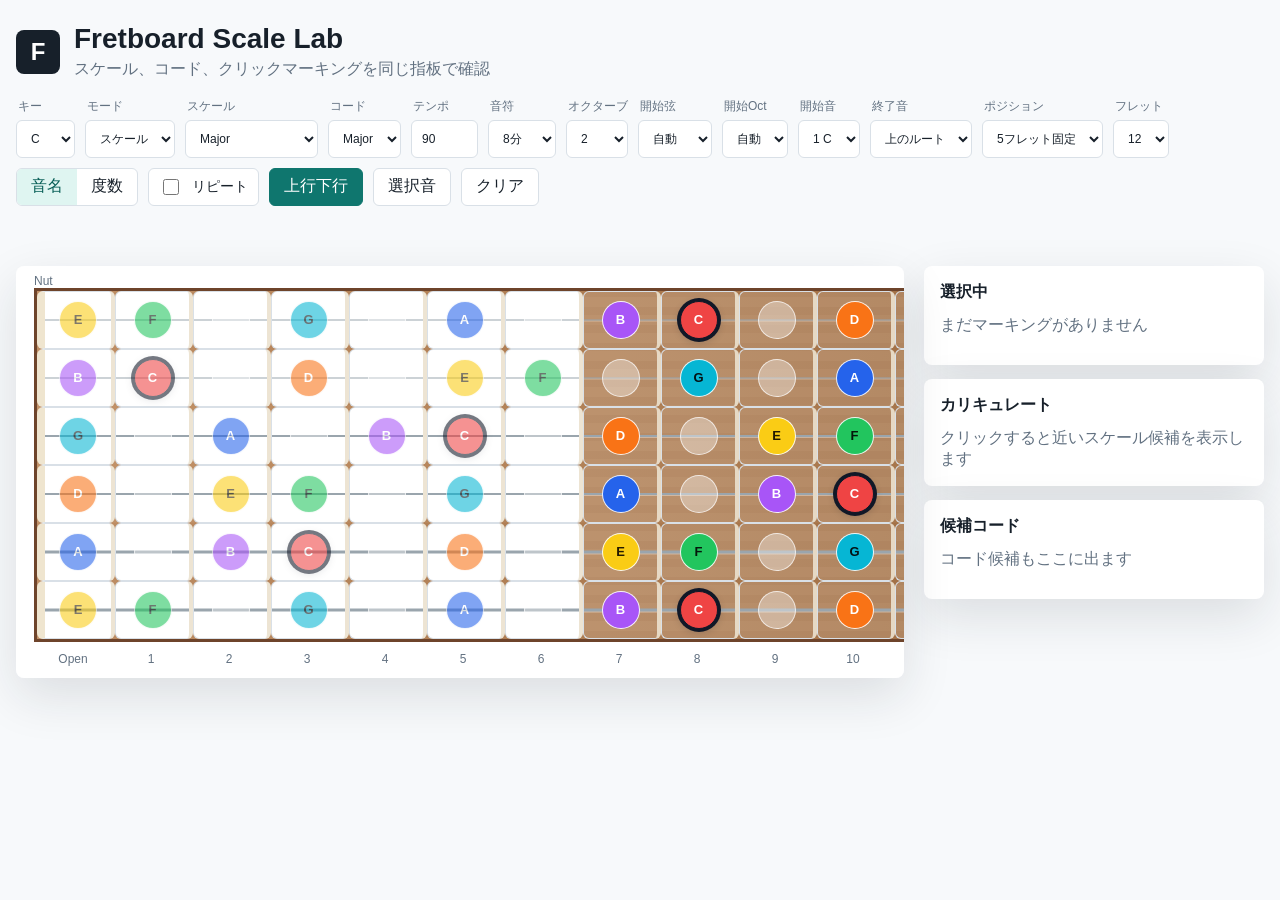
==== index.html @ 8a0f5ff4 "Initial fretboard scale prototype" ====
<!doctype html>
<html lang="ja">
  <head>
    <meta charset="utf-8" />
    <meta name="viewport" content="width=device-width, initial-scale=1" />
    <title>Fretboard Scale Lab</title>
    <link rel="stylesheet" href="./styles.css" />
  </head>
  <body>
    <main class="app-shell">
      <section class="topbar" aria-label="Controls">
        <div class="brand">
          <span class="brand-mark">F</span>
          <div>
            <h1>Fretboard Scale Lab</h1>
            <p>スケール、コード、クリックマーキングを同じ指板で確認</p>
          </div>
        </div>

        <div class="controls">
          <label>
            <span>キー</span>
            <select id="keySelect"></select>
          </label>

          <label>
            <span>モード</span>
            <select id="modeSelect">
              <option value="scale">スケール</option>
              <option value="chord">コード</option>
            </select>
          </label>

          <label id="scaleControl">
            <span>スケール</span>
            <select id="scaleSelect"></select>
          </label>

          <label id="chordControl" hidden>
            <span>コード</span>
            <select id="chordSelect"></select>
          </label>

          <label>
            <span>テンポ</span>
            <input id="tempoInput" type="number" min="40" max="220" step="1" value="90" />
          </label>

          <label>
            <span>音符</span>
            <select id="noteValueSelect">
              <option value="1">4分</option>
              <option value="0.5" selected>8分</option>
              <option value="0.333333">3連</option>
              <option value="0.25">16分</option>
            </select>
          </label>

          <label>
            <span>オクターブ</span>
            <select id="octaveSelect">
              <option value="1">1</option>
              <option value="2" selected>2</option>
              <option value="3">3</option>
              <option value="4">4</option>
            </select>
          </label>

          <label>
            <span>開始弦</span>
            <select id="startStringSelect">
              <option value="auto" selected>自動</option>
              <option value="5">6弦 E</option>
              <option value="4">5弦 A</option>
              <option value="3">4弦 D</option>
              <option value="2">3弦 G</option>
              <option value="1">2弦 B</option>
              <option value="0">1弦 E</option>
            </select>
          </label>

          <label>
            <span>開始Oct</span>
            <select id="startOctaveSelect">
              <option value="auto" selected>自動</option>
              <option value="2">2</option>
              <option value="3">3</option>
              <option value="4">4</option>
              <option value="5">5</option>
            </select>
          </label>

          <label>
            <span>開始音</span>
            <select id="startToneSelect"></select>
          </label>

          <label>
            <span>終了音</span>
            <select id="stopToneSelect"></select>
          </label>

          <label>
            <span>ポジション</span>
            <select id="positionModeSelect">
              <option value="box5" selected>5フレット固定</option>
              <option value="box4">4フレット固定</option>
              <option value="free">自由</option>
            </select>
          </label>

          <label>
            <span>フレット</span>
            <select id="fretCountSelect">
              <option value="12" selected>12</option>
              <option value="24">24</option>
            </select>
          </label>

          <div class="segmented" aria-label="Display type">
            <button id="displayNotes" class="active" type="button">音名</button>
            <button id="displayDegrees" type="button">度数</button>
          </div>

          <label class="check-control">
            <input id="repeatToggle" type="checkbox" />
            <span>リピート</span>
          </label>

          <button id="playUpDown" class="primary" type="button">上行下行</button>
          <button id="playMarked" type="button">選択音</button>
          <button id="clearMarks" type="button">クリア</button>
        </div>
        <div id="practiceStatus" class="practice-status" role="status"></div>
      </section>

      <section class="workbench">
        <div class="fretboard-wrap">
          <div class="nut-label">Nut</div>
          <div id="fretboard" class="fretboard" aria-label="Guitar fretboard"></div>
          <div id="fretNumbers" class="fret-numbers"></div>
        </div>

        <aside class="panel">
          <div class="panel-section">
            <h2>選択中</h2>
            <div id="selectedSummary" class="summary empty">まだマーキングがありません</div>
          </div>

          <div class="panel-section">
            <h2>カリキュレート</h2>
            <div id="analysisResults" class="result-list"></div>
          </div>

          <div class="panel-section">
            <h2>候補コード</h2>
            <div id="chordResults" class="result-list compact"></div>
          </div>
        </aside>
      </section>
    </main>

    <script src="./app.js"></script>
  </body>
</html>
---- styles.css ----
:root {
  color-scheme: light;
  --ink: #17202a;
  --muted: #627181;
  --line: #d9e0e7;
  --surface: #f7f9fb;
  --panel: #ffffff;
  --wood: #b98150;
  --wood-dark: #6e442b;
  --string: #9aa5ad;
  --accent: #0f766e;
  --accent-2: #b91c1c;
  --gold: #f3b73f;
  --blue: #2563eb;
  --note-color: #e7fff9;
  --note-ink: #17202a;
  --shadow: 0 18px 50px rgba(23, 32, 42, 0.12);
}

* {
  box-sizing: border-box;
}

body {
  margin: 0;
  min-height: 100vh;
  background: var(--surface);
  color: var(--ink);
  font-family:
    "Segoe UI",
    "Hiragino Kaku Gothic ProN",
    "Yu Gothic UI",
    sans-serif;
}

button,
input,
select {
  font: inherit;
}

button,
select,
input {
  border: 1px solid var(--line);
  background: #fff;
  color: var(--ink);
  border-radius: 6px;
}

button {
  min-height: 38px;
  padding: 0 14px;
  cursor: pointer;
}

button:hover {
  border-color: #9fb1c0;
}

button.primary {
  border-color: var(--accent);
  background: var(--accent);
  color: #fff;
}

select,
input {
  min-height: 38px;
  padding: 0 10px;
}

.app-shell {
  width: min(1500px, calc(100vw - 32px));
  margin: 0 auto;
  padding: 24px 0 32px;
}

.topbar {
  display: grid;
  gap: 18px;
  align-items: start;
  margin-bottom: 20px;
}

.brand {
  display: flex;
  gap: 14px;
  align-items: center;
}

.brand-mark {
  display: grid;
  place-items: center;
  width: 44px;
  height: 44px;
  border-radius: 8px;
  background: var(--ink);
  color: #fff;
  font-size: 24px;
  font-weight: 800;
}

h1,
h2,
p {
  margin: 0;
}

h1 {
  font-size: 28px;
  line-height: 1.1;
}

.brand p {
  margin-top: 4px;
  color: var(--muted);
}

.controls {
  display: flex;
  flex-wrap: wrap;
  gap: 10px;
  align-items: end;
}

.controls label {
  display: grid;
  gap: 5px;
  color: var(--muted);
  font-size: 12px;
}

.controls label span {
  padding-left: 2px;
}

.controls .check-control {
  grid-auto-flow: column;
  gap: 8px;
  align-items: center;
  min-height: 38px;
  padding: 0 10px;
  border: 1px solid var(--line);
  border-radius: 6px;
  background: #fff;
  color: var(--ink);
  font-size: 14px;
}

.check-control input {
  width: 16px;
  height: 16px;
  min-height: 0;
  padding: 0;
  accent-color: var(--accent);
}

.practice-status {
  min-height: 22px;
  color: var(--muted);
  font-size: 13px;
}

.practice-status.warning {
  color: var(--accent-2);
  font-weight: 700;
}

.segmented {
  display: flex;
  min-height: 38px;
  border: 1px solid var(--line);
  border-radius: 6px;
  overflow: hidden;
  background: #fff;
}

.segmented button {
  min-height: 36px;
  border: 0;
  border-radius: 0;
  background: transparent;
}

.segmented button.active {
  background: #dff5f1;
  color: #075e56;
}

.workbench {
  display: grid;
  grid-template-columns: minmax(0, 1fr) 340px;
  gap: 20px;
  align-items: start;
}

.fretboard-wrap {
  position: relative;
  overflow-x: auto;
  padding: 22px 18px 12px;
  border-radius: 8px;
  background: var(--panel);
  box-shadow: var(--shadow);
}

.nut-label {
  position: absolute;
  top: 8px;
  left: 18px;
  color: var(--muted);
  font-size: 12px;
}

.fretboard {
  display: grid;
  grid-template-rows: repeat(6, 58px);
  grid-template-columns: repeat(var(--fret-columns, 13), 78px);
  min-width: calc(var(--fret-columns, 13) * 78px);
  border: 3px solid var(--wood-dark);
  background:
    linear-gradient(90deg, rgba(255, 255, 255, 0.15), rgba(0, 0, 0, 0.12)),
    repeating-linear-gradient(0deg, #b47b4a 0 8px, var(--wood) 8px 18px);
}

.position {
  position: relative;
  display: grid;
  place-items: center;
  min-width: 78px;
  min-height: 58px;
  border-right: 4px solid rgba(236, 226, 207, 0.9);
  isolation: isolate;
}

.position.open {
  border-left: 8px solid #efe5cf;
}

.position::before {
  content: "";
  position: absolute;
  left: 0;
  right: 0;
  top: 50%;
  height: 2px;
  transform: translateY(-50%);
  background: var(--string);
  box-shadow: 0 1px 0 rgba(255, 255, 255, 0.35);
  z-index: 0;
}

.position.string-0::before,
.position.string-1::before {
  height: 1px;
}

.position.string-4::before,
.position.string-5::before {
  height: 3px;
}

.note-dot {
  position: relative;
  z-index: 1;
  display: grid;
  place-items: center;
  width: 38px;
  height: 38px;
  border-radius: 50%;
  border: 1px solid rgba(255, 255, 255, 0.7);
  background: rgba(255, 255, 255, 0.36);
  color: rgba(23, 32, 42, 0.52);
  font-size: 13px;
  font-weight: 700;
  user-select: none;
}

.position.in-pattern .note-dot {
  background: var(--note-color);
  color: var(--note-ink);
  border-color: rgba(255, 255, 255, 0.9);
}

.position.in-box {
  background: rgba(255, 255, 255, 0.14);
}

.fretboard.position-limited .position.in-pattern:not(.in-box) .note-dot {
  opacity: 0.58;
}

.position.root .note-dot {
  background: var(--note-color);
  color: var(--note-ink);
  border-color: #111827;
  box-shadow:
    0 0 0 3px #111827,
    0 2px 8px rgba(17, 24, 39, 0.28);
}

.position.marked .note-dot {
  background: var(--note-color);
  color: var(--note-ink);
  border-color: #fff;
  box-shadow:
    0 0 0 3px var(--accent-2),
    0 2px 8px rgba(185, 28, 28, 0.24);
}

.position.marked.root .note-dot {
  box-shadow:
    0 0 0 3px var(--accent-2),
    0 0 0 6px #111827,
    0 2px 10px rgba(17, 24, 39, 0.28);
}

.position.accidental .note-dot {
  background-image: linear-gradient(145deg, rgba(255, 255, 255, 0.2), rgba(0, 0, 0, 0.06));
}

.position.playing .note-dot {
  opacity: 1;
  filter: brightness(1.24) saturate(1.25);
  transform: scale(1.12);
  box-shadow:
    0 0 0 4px rgba(255, 255, 255, 0.95),
    0 0 24px 8px var(--note-color),
    0 4px 14px rgba(23, 32, 42, 0.32);
}

.position.root.playing .note-dot {
  box-shadow:
    0 0 0 3px #111827,
    0 0 0 7px rgba(255, 255, 255, 0.95),
    0 0 26px 9px var(--note-color),
    0 4px 14px rgba(23, 32, 42, 0.32);
}

.fret-numbers {
  display: grid;
  grid-template-columns: repeat(var(--fret-columns, 13), 78px);
  min-width: calc(var(--fret-columns, 13) * 78px);
  margin-top: 10px;
  color: var(--muted);
  text-align: center;
  font-size: 12px;
}

.panel {
  display: grid;
  gap: 14px;
}

.panel-section {
  border-radius: 8px;
  background: var(--panel);
  padding: 16px;
  box-shadow: var(--shadow);
}

.panel-section h2 {
  margin-bottom: 12px;
  font-size: 16px;
}

.summary {
  display: flex;
  flex-wrap: wrap;
  gap: 8px;
  min-height: 34px;
}

.summary.empty {
  display: block;
  color: var(--muted);
}

.pill {
  display: inline-flex;
  align-items: center;
  min-height: 28px;
  padding: 0 10px;
  border-radius: 999px;
  background: var(--note-color, #edf2f6);
  color: var(--note-ink, var(--ink));
  font-weight: 700;
}

.result-list {
  display: grid;
  gap: 8px;
}

.result {
  display: grid;
  gap: 6px;
  padding: 10px;
  border: 1px solid var(--line);
  border-radius: 8px;
  background: #fbfcfd;
}

.result strong {
  font-size: 14px;
}

.meter {
  height: 7px;
  overflow: hidden;
  border-radius: 999px;
  background: #e8eef3;
}

.meter span {
  display: block;
  height: 100%;
  border-radius: inherit;
  background: var(--blue);
}

.result small {
  color: var(--muted);
}

.compact .result {
  grid-template-columns: 1fr auto;
  align-items: center;
}

@media (max-width: 980px) {
  .app-shell {
    width: min(100vw - 18px, 1500px);
    padding-top: 14px;
  }

  .workbench {
    grid-template-columns: 1fr;
  }

  h1 {
    font-size: 23px;
  }
}
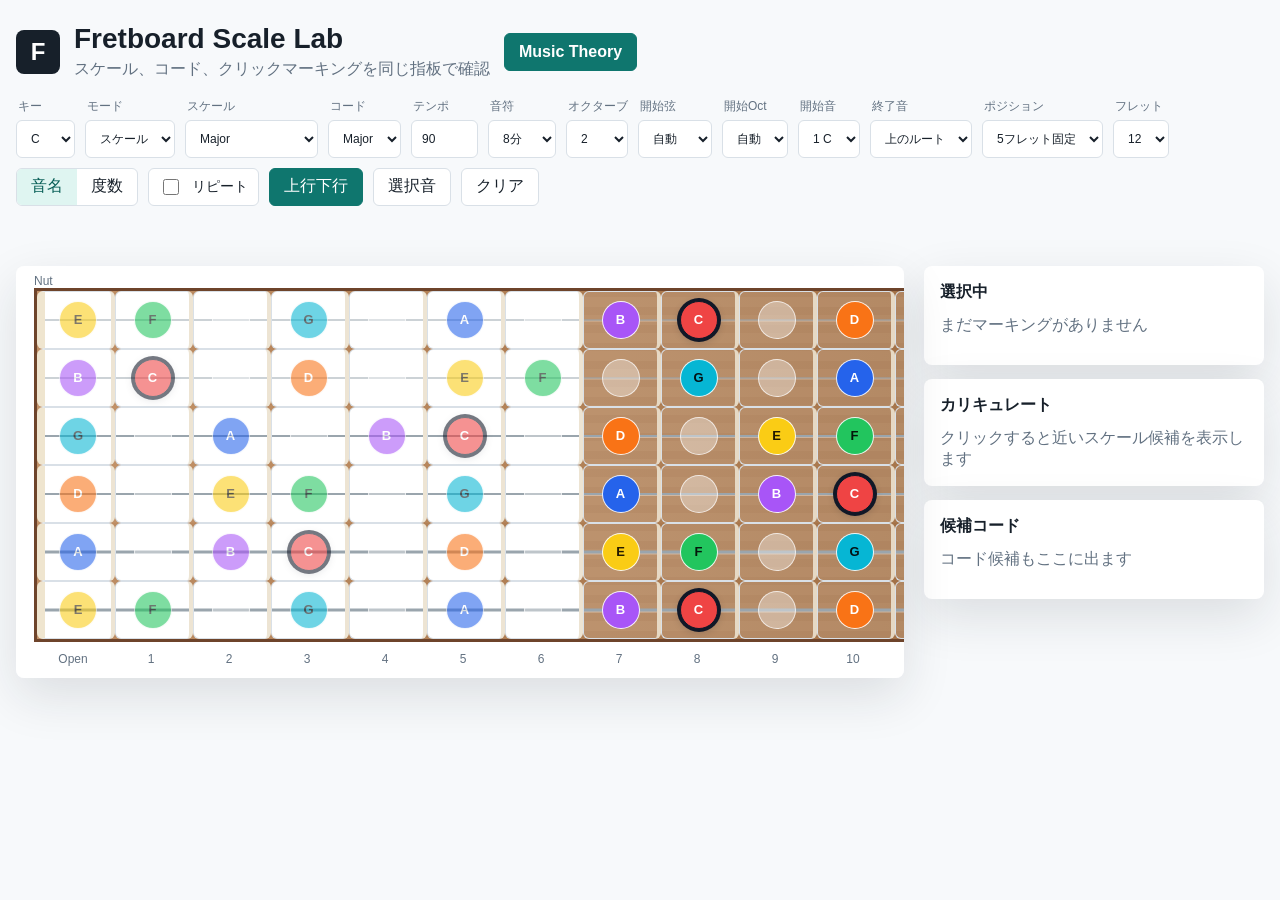
==== commit 3ee3b4f9: "Add music theory view and navigation" ====
--- a/index.html
+++ b/index.html
@@ -15,6 +15,7 @@
             <h1>Fretboard Scale Lab</h1>
             <p>スケール、コード、クリックマーキングを同じ指板で確認</p>
           </div>
+          <a class="nav-button" href="./theory.html">Music Theory</a>
         </div>
 
         <div class="controls">
--- a/styles.css
+++ b/styles.css
@@ -87,6 +87,7 @@
   display: flex;
   gap: 14px;
   align-items: center;
+  flex-wrap: wrap;
 }
 
 .brand-mark {
@@ -115,6 +116,20 @@
 .brand p {
   margin-top: 4px;
   color: var(--muted);
+}
+
+.nav-button {
+  display: inline-flex;
+  align-items: center;
+  justify-content: center;
+  min-height: 38px;
+  padding: 0 14px;
+  border: 1px solid var(--accent);
+  border-radius: 6px;
+  background: var(--accent);
+  color: #fff;
+  font-weight: 700;
+  text-decoration: none;
 }
 
 .controls {
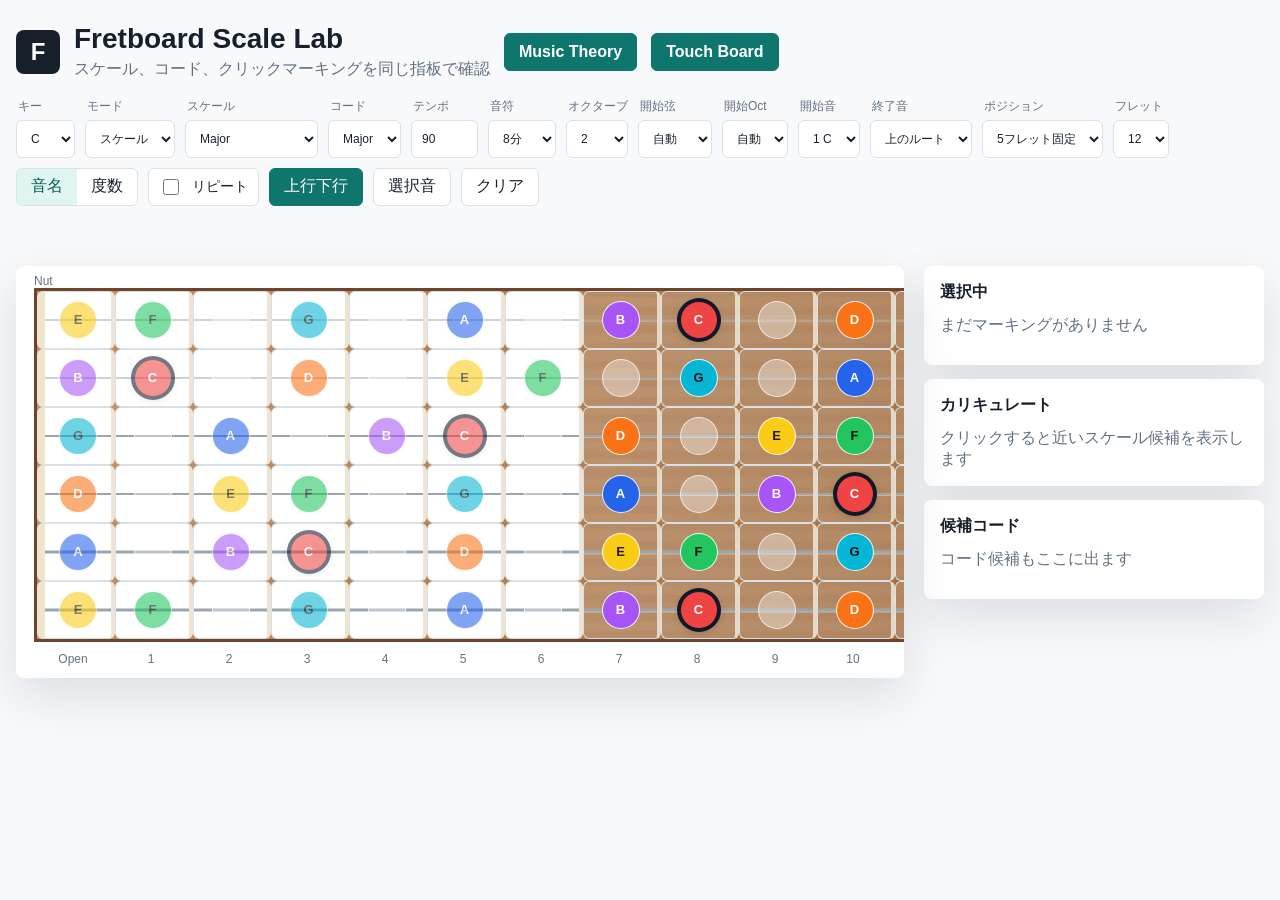
==== commit ece2066f: "Add guitar touch board" ====
--- a/index.html
+++ b/index.html
@@ -16,6 +16,7 @@
             <p>スケール、コード、クリックマーキングを同じ指板で確認</p>
           </div>
           <a class="nav-button" href="./theory.html">Music Theory</a>
+          <a class="nav-button" href="./touchboard.html">Touch Board</a>
         </div>
 
         <div class="controls">
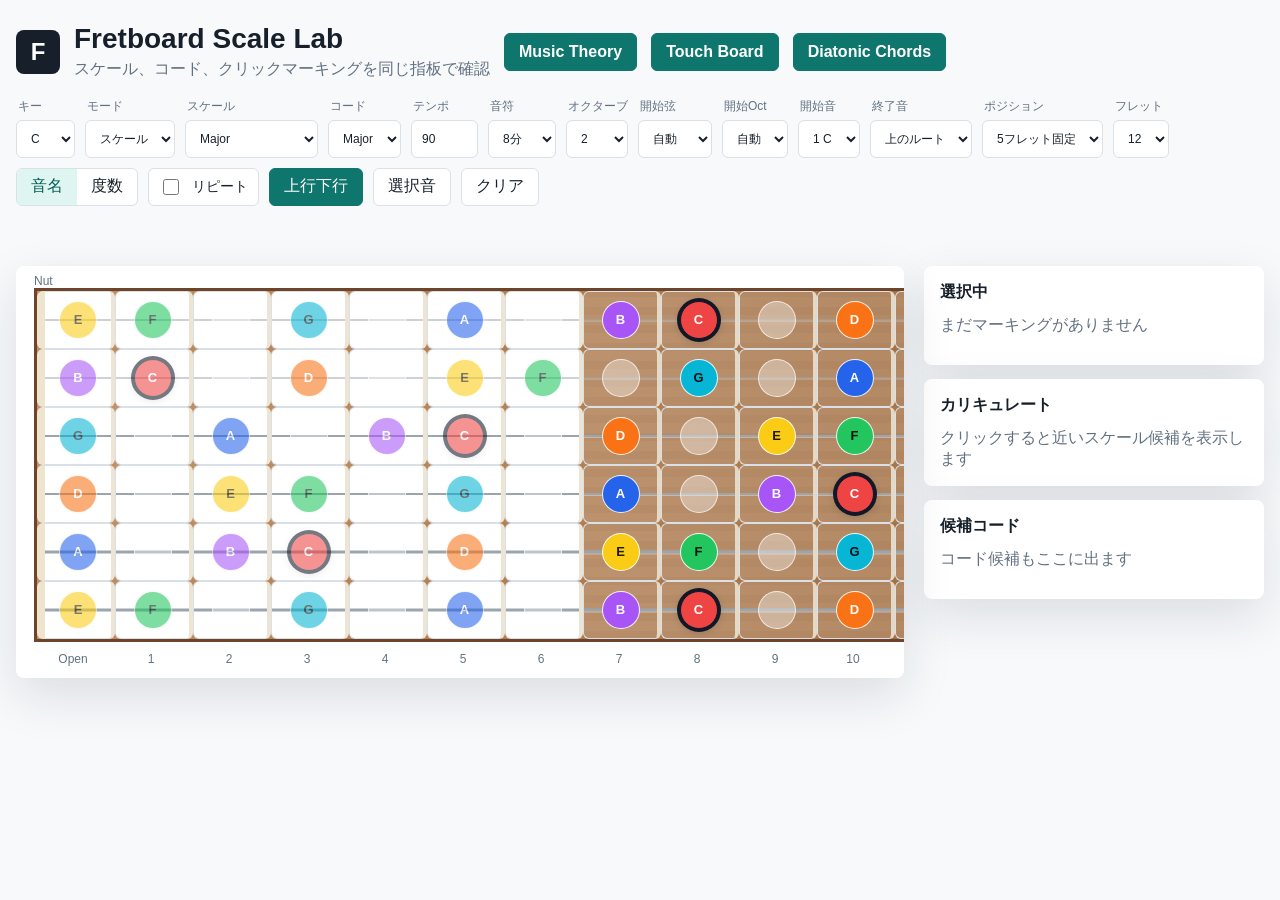
==== commit 3699303e: "Add diatonic chord pad and touch board updates" ====
--- a/index.html
+++ b/index.html
@@ -17,6 +17,7 @@
           </div>
           <a class="nav-button" href="./theory.html">Music Theory</a>
           <a class="nav-button" href="./touchboard.html">Touch Board</a>
+          <a class="nav-button" href="./diatonic.html">Diatonic Chords</a>
         </div>
 
         <div class="controls">
